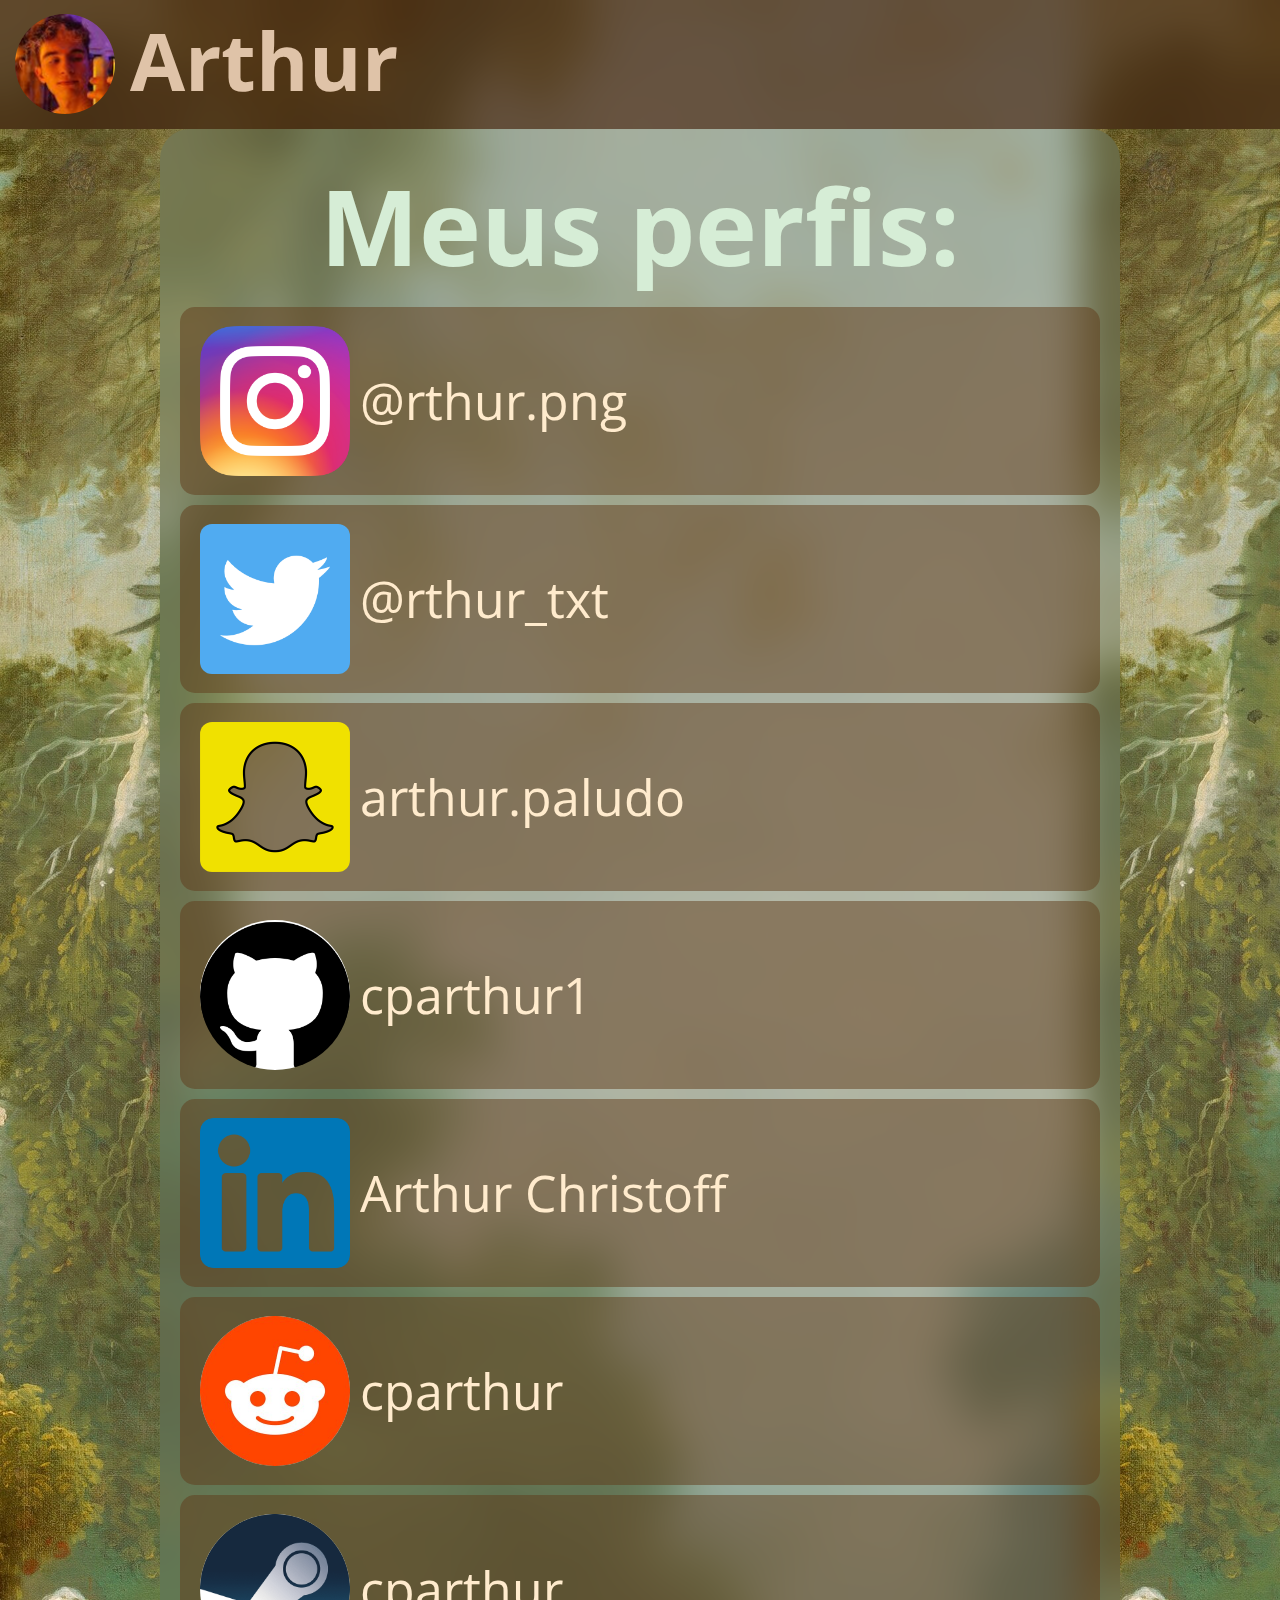
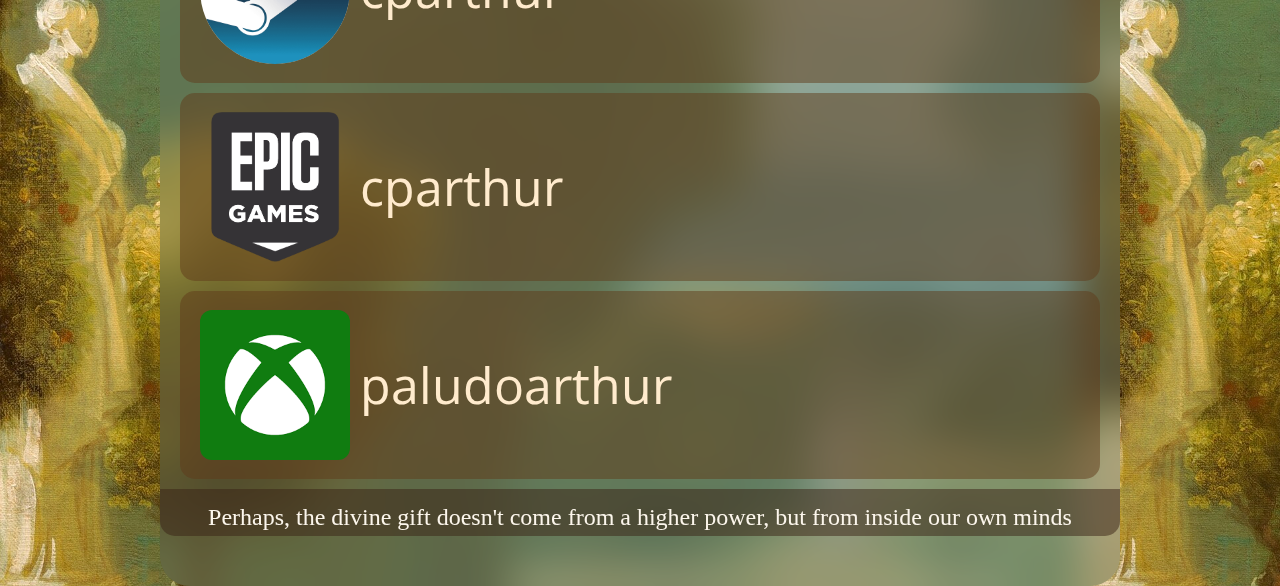
==== m_index.html @ c8898dc2 "fixed iphone bug" ====
<!DOCTYPE html>
<html lang="pt-br">
<head>
    <title>Hello world</title>
    <link rel="icon" type="image/x-icon" href="./icons/favicon.png">
    <meta charset="UTF-8">
    <link rel="stylesheet" href="m_style.css">
    <script src="m_script.js"></script>
</head>
<body class="body">
        <!-- Global site tag (gtag.js) - Google Analytics -->
<script async src="https://www.googletagmanager.com/gtag/js?id=G-PTRZ2T0CQC"></script>
<script>
  window.dataLayer = window.dataLayer || [];
  function gtag(){dataLayer.push(arguments);}
  gtag('js', new Date());

  gtag('config', 'G-PTRZ2T0CQC');
</script>
    <div class="header">
        <img class="icon" src="./icons/icon.png"/>
        <h1 style="margin-top: 5px; font-size: 80px; margin-bottom: 0; text-align: center;">Arthur</h1>
    </div>
<!--Content block-->
    <div class="block">
    <h2 style="text-align: center; margin-top: 25px; margin-bottom: 10px;">Meus perfis:</h2>
            <a class="contenttab2" href="https://www.instagram.com/rthur.png/">
            <img src="./icons/insta.png" alt="instagram logo" class="socialicon">
            <p>@rthur.png</p>
            </a>

            <a class="contenttab2" href="https://twitter.com/rthur_txt">
            <img src="./icons/twtr.png" alt="twitter logo" class="socialicon">
            <p>@rthur_txt</p>
            </a>

            <a class="contenttab2" href="https://www.snapchat.com/add/arthur.paludo?share_id=2W7H7EaAP1E&locale=en-CA">
            <img src="./icons/snap.jpg" alt="snapchat logo" class="socialicon">
            <p>arthur.paludo</p>
            </a>

            <a class="contenttab2" href="https://github.com/cparthur1/">
            <img src="./icons/git.png" alt="github logo" class="socialiconr">
            <p>cparthur1</p>
            </a>

            <a class="contenttab2" href="https://www.linkedin.com/in/arthur-christoff-0b3183213/">
            <img src="./icons/in.png" alt="linkedin logo" class="socialicon">
            <p>Arthur Christoff</p>
            </a>

            <a class="contenttab2" href="https://www.reddit.com/user/cparthur">
            <img src="./icons/reddit.jpg" alt="reddit logo" class="socialiconr">
            <p>cparthur</p>
            </a>

            <a class="contenttab2" href="https://steamcommunity.com/id/cparthur/">
            <img src="./icons/steam.png" alt="steam logo" class="socialiconr">
            <p>cparthur</p>
            </a>

        <div class="contenttab2">
            <img src="./icons/epic.png" alt="epic games logo" class="socialicon">
            <p>cparthur</p>
        </div>

        <div class="contenttab2">
            <img src="./icons/xbox.png" alt="xbox logo" class="socialicon">
            <p>paludoarthur</p>
        </div>
    <!--trying to make a text center inside a div :(-->
    <div style="border-top-left-radius: 0;
    border-bottom-left-radius: 15px;
    border-bottom-right-radius: 15px;
    background-color: rgba(57, 35, 21, 0.506);
    color: rgb(252, 246, 236);
    font-size: 24px;
    margin-bottom: 50px;
    backdrop-filter: blur;
    height: auto;
    text-align: center;
    font-family: 'Times New Roman', Times, serif;
    vertical-align: bottom;
    padding: 5px;">
    <p style="margin: 0; margin-top: 10px;">Perhaps, the divine gift doesn't come from a higher power, but from inside our own minds</p>
    </div>
</div>
</body>
</html>
---- m_style.css ----
@import url('https://fonts.googleapis.com/css2?family=Open+Sans&display=swap');
.body{
    border: 0; 
    margin: 0;
    background-color: rgb(15, 15, 15); 
    padding: 0;
    font-family: 'Open Sans', sans-serif;
    background-image: url("background_m.jpg")
}
.header{
    background-color: rgba(62, 32, 13, 0.698);
    backdrop-filter: blur(20px);
    width: 100%;
    height: auto;
    color: rgb(223, 195, 168);
    font-family: 'Open Sans', sans-serif;
    font-size: 20px;
    position: fixed;
    position: relative;
    z-index: 0;
    top: 0;
    display: flex;
}
.imgbg {
    width: 100%;
    position: absolute;
    top: 0;
}
.icon {
    height: 100px;
    left: 0;
    margin: 15px;
    margin-top: 14px;
}
.block {
    background-color: rgba(97, 118, 111, 0.336);
    backdrop-filter: blur(20px);
    border-radius: 30px;
    z-index: 0;
    top: 150px;
    left: 12.5%;
    justify-self: center;
    align-content: center;
    width: 75%;
    height: auto;
    margin: auto;
    color: rgb(214, 237, 214);
    font-size: 70px;
}
.contenttab2 {
    background-color: rgba(96, 59, 27, 0.499);
    margin-left: 20px;
    margin-right: 20px;
    padding: 10px;
    padding-left: 20px;
    color: blanchedalmond;
    display: flex;
    flex: 1;
    align-items: center;
    align-content: center;
    font-size: 50px;
    margin-bottom: 10px;
    border-radius: 15px;
    text-decoration: none;
}
.socialicon {
    height: 150px;
    width: 150px;
    margin: 0;
    margin-right: 10px;
    border-radius: 12px;
}
.socialiconr {
    height: 150px;
    width: 150px;
    margin: 0; 
    margin-right: 10px;
    border-radius: 100%;
}
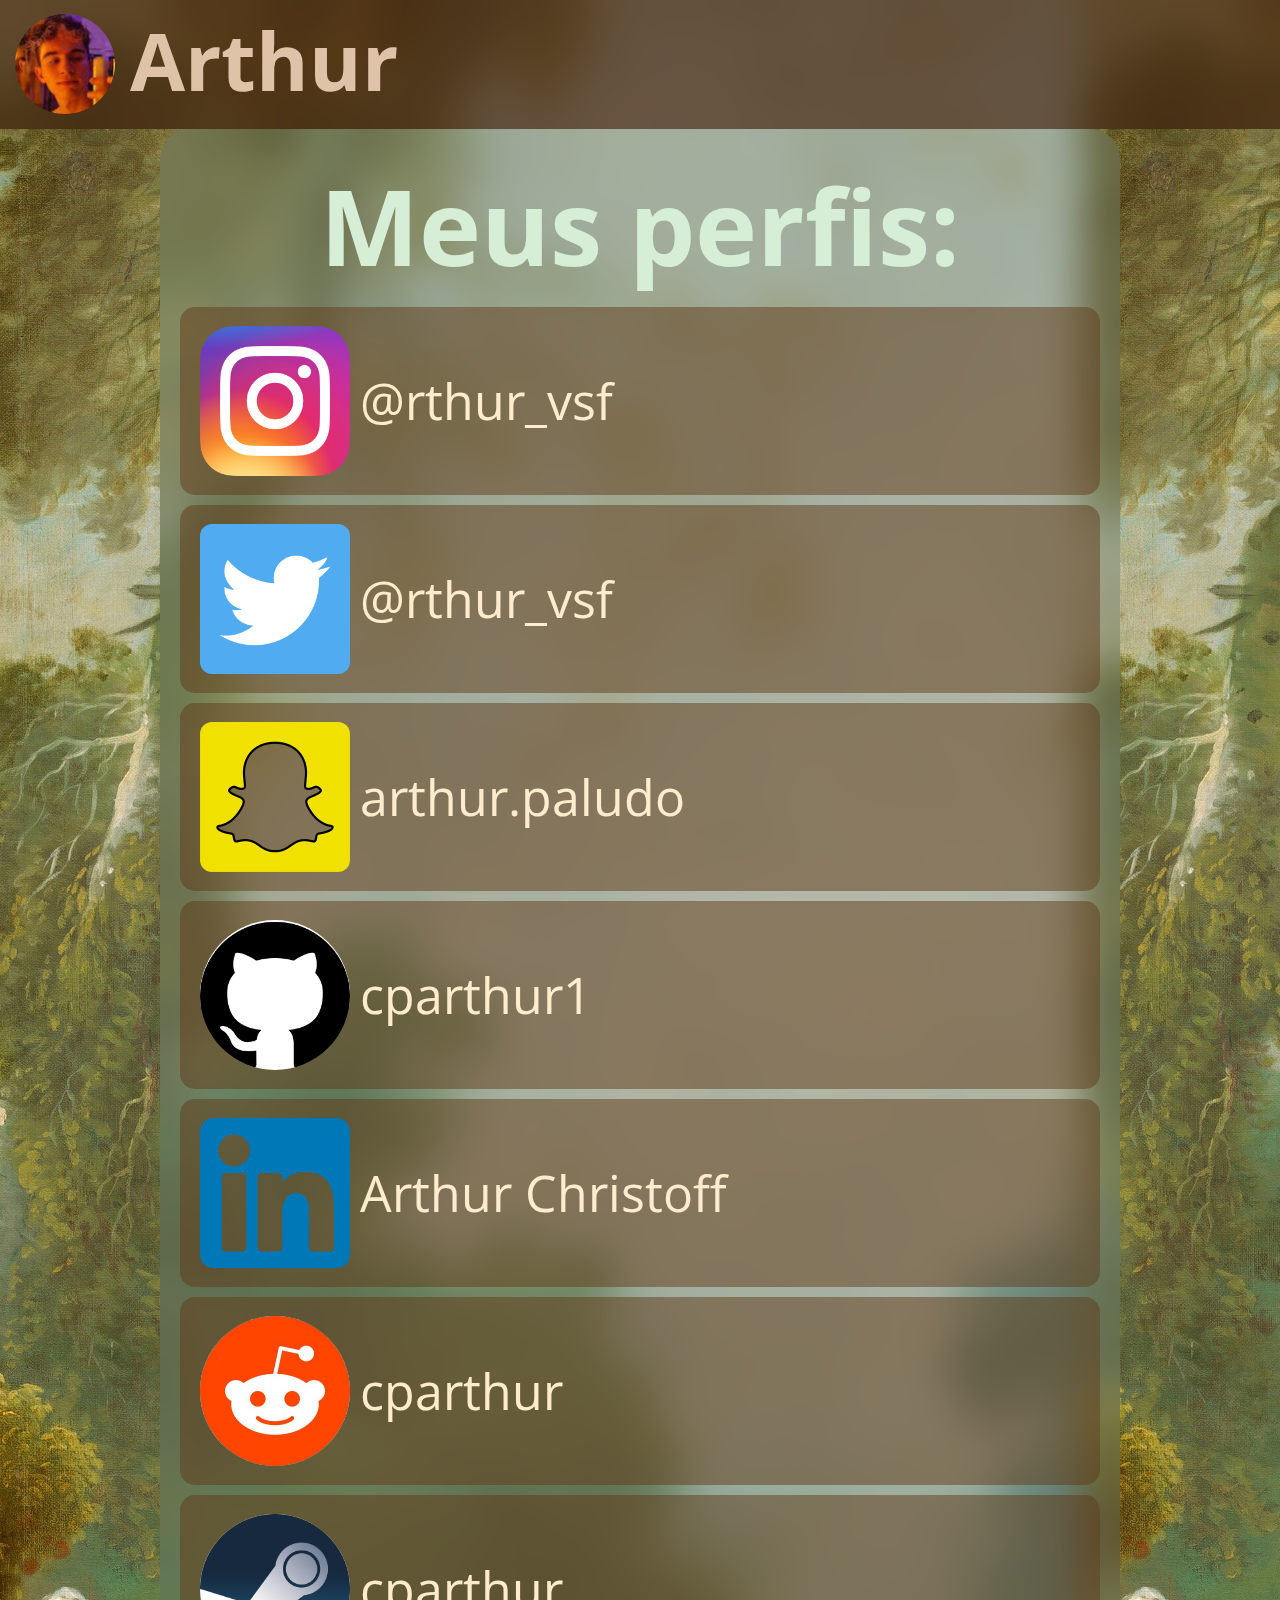
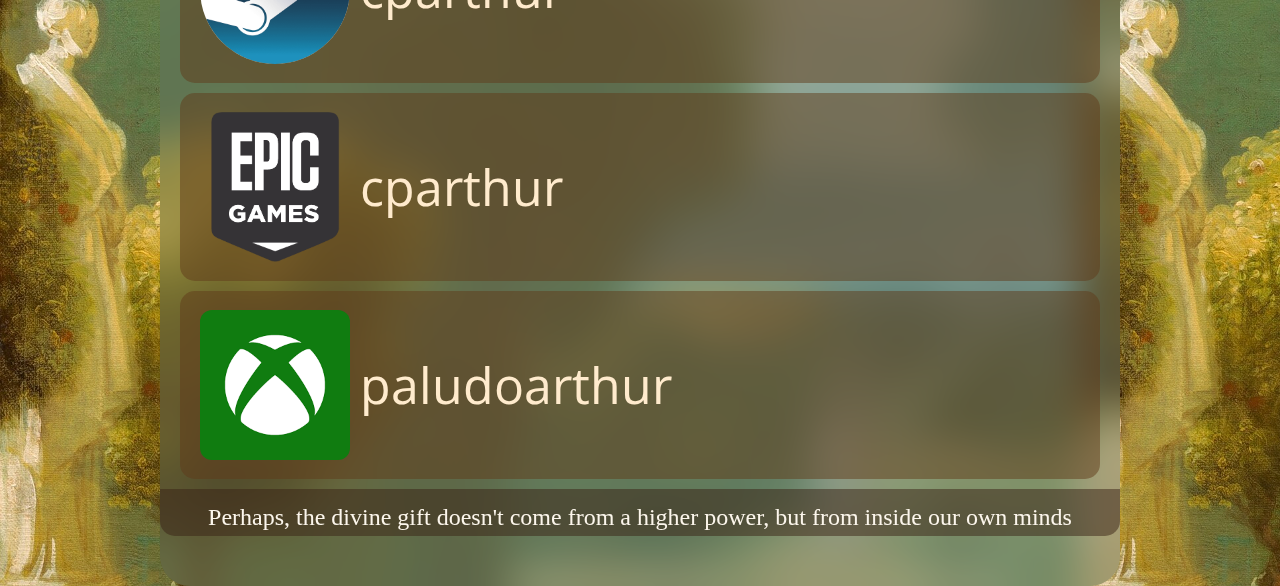
==== commit c94c12e0: "Update username" ====
--- a/m_index.html
+++ b/m_index.html
@@ -24,14 +24,14 @@
 <!--Content block-->
     <div class="block">
     <h2 style="text-align: center; margin-top: 25px; margin-bottom: 10px;">Meus perfis:</h2>
-            <a class="contenttab2" href="https://www.instagram.com/rthur.png/">
+            <a class="contenttab2" href="https://www.instagram.com/rthur_vsf/">
             <img src="./icons/insta.png" alt="instagram logo" class="socialicon">
-            <p>@rthur.png</p>
+            <p>@rthur_vsf</p>
             </a>
 
-            <a class="contenttab2" href="https://twitter.com/rthur_txt">
+            <a class="contenttab2" href="https://twitter.com/rthur_vsf">
             <img src="./icons/twtr.png" alt="twitter logo" class="socialicon">
-            <p>@rthur_txt</p>
+            <p>@rthur_vsf</p>
             </a>
 
             <a class="contenttab2" href="https://www.snapchat.com/add/arthur.paludo?share_id=2W7H7EaAP1E&locale=en-CA">
@@ -86,4 +86,4 @@
     </div>
 </div>
 </body>
-</html>+</html>
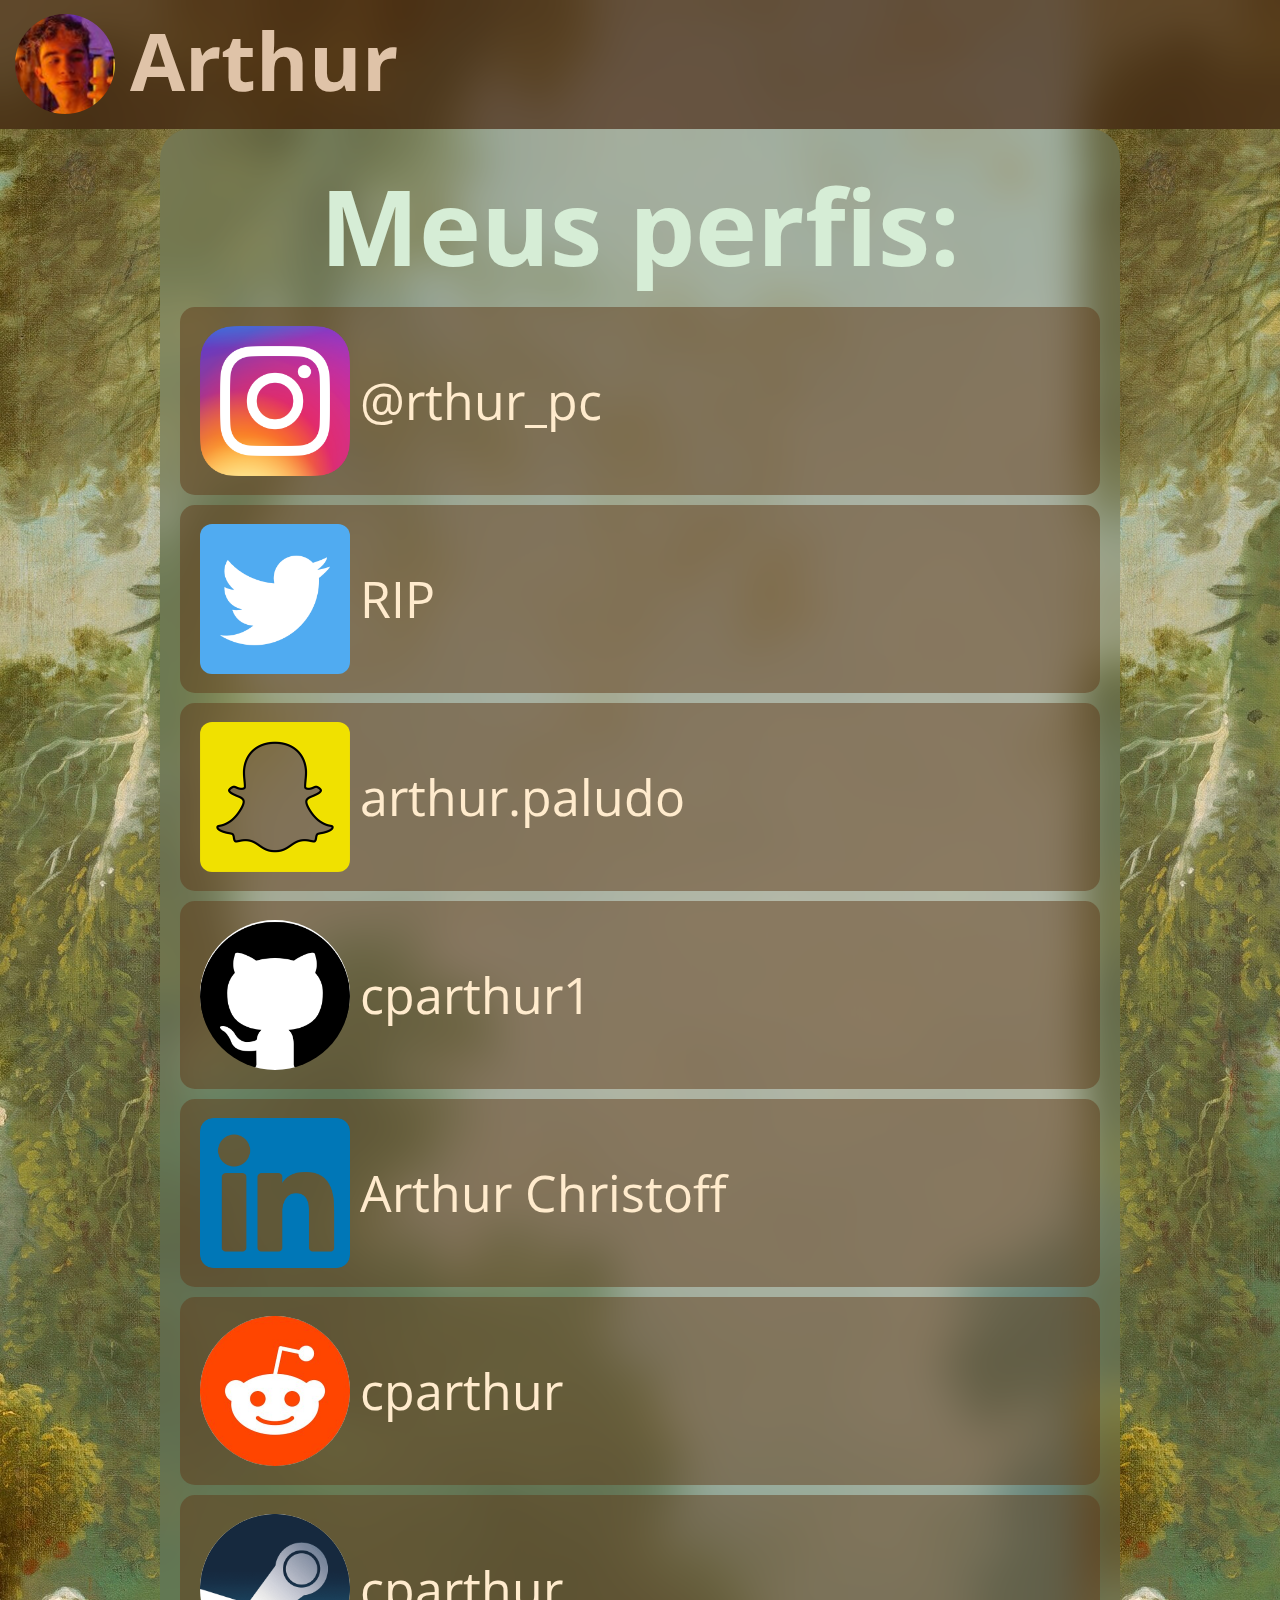
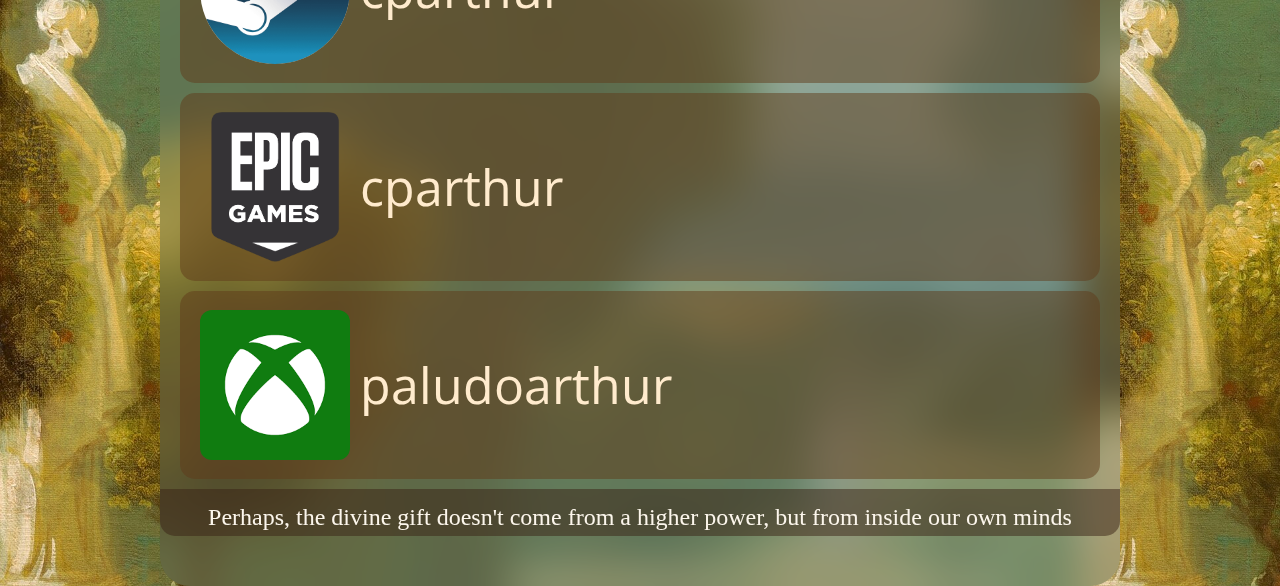
==== commit cbfc34f3: "Update m_index.html" ====
--- a/m_index.html
+++ b/m_index.html
@@ -26,12 +26,12 @@
     <h2 style="text-align: center; margin-top: 25px; margin-bottom: 10px;">Meus perfis:</h2>
             <a class="contenttab2" href="https://www.instagram.com/rthur_vsf/">
             <img src="./icons/insta.png" alt="instagram logo" class="socialicon">
-            <p>@rthur_vsf</p>
+            <p>@rthur_pc</p>
             </a>
 
             <a class="contenttab2" href="https://twitter.com/rthur_vsf">
             <img src="./icons/twtr.png" alt="twitter logo" class="socialicon">
-            <p>@rthur_vsf</p>
+            <p>RIP</p>
             </a>
 
             <a class="contenttab2" href="https://www.snapchat.com/add/arthur.paludo?share_id=2W7H7EaAP1E&locale=en-CA">
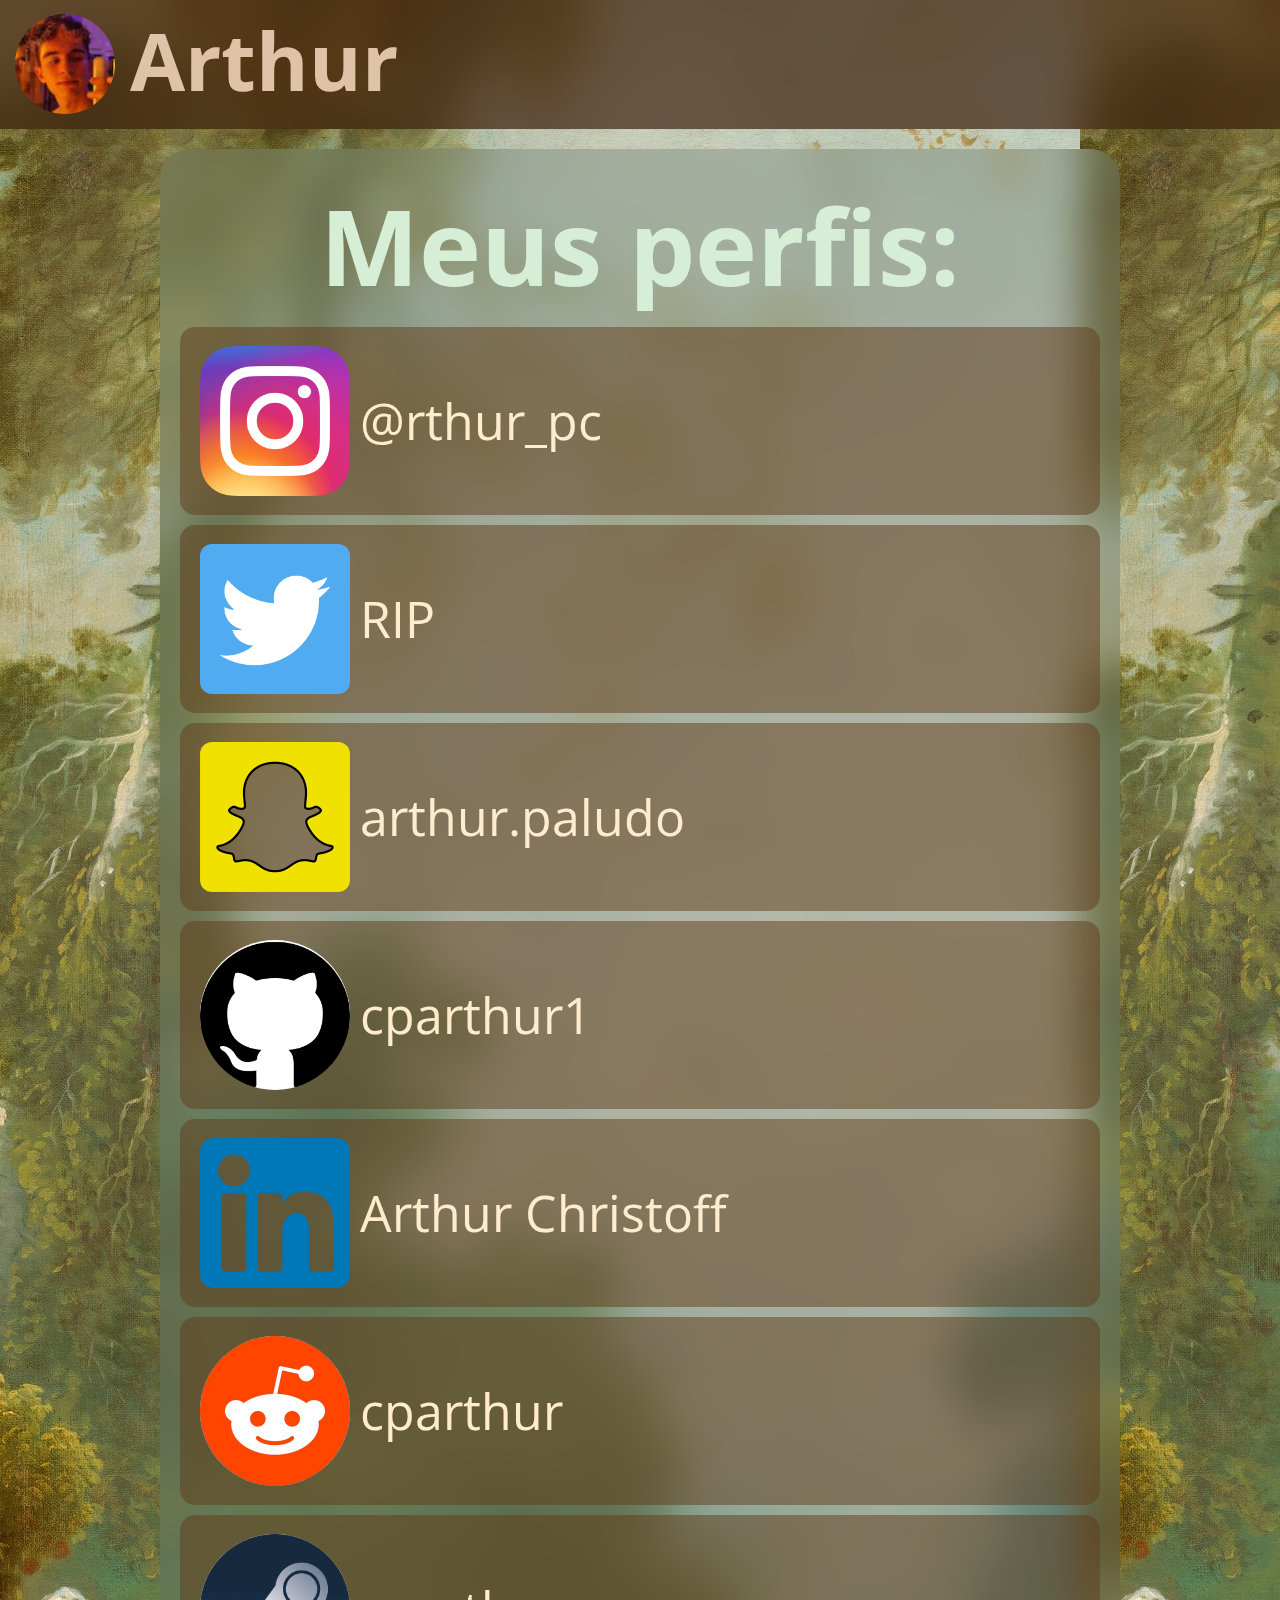
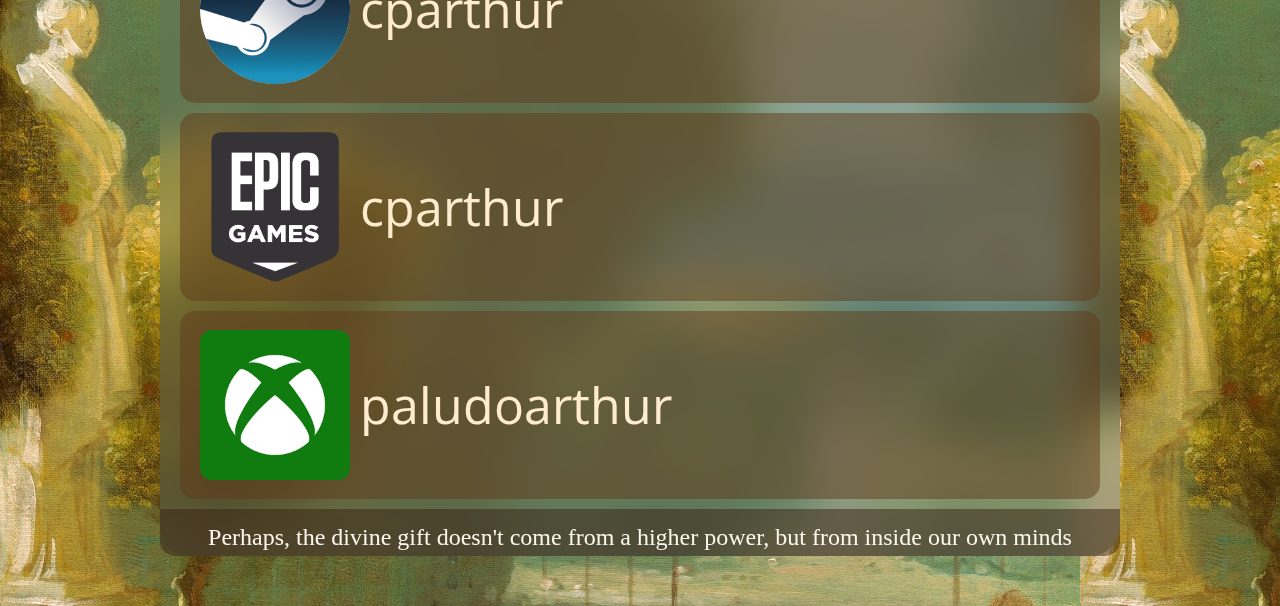
==== commit a28181e6: "Fixed bottom message" ====
--- a/m_index.html
+++ b/m_index.html
@@ -24,12 +24,12 @@
 <!--Content block-->
     <div class="block">
     <h2 style="text-align: center; margin-top: 25px; margin-bottom: 10px;">Meus perfis:</h2>
-            <a class="contenttab2" href="https://www.instagram.com/rthur_vsf/">
+            <a class="contenttab2" href="https://www.instagram.com/rthur_pc/">
             <img src="./icons/insta.png" alt="instagram logo" class="socialicon">
             <p>@rthur_pc</p>
             </a>
 
-            <a class="contenttab2" href="https://twitter.com/rthur_vsf">
+            <a class="contenttab2" href="https://twitter.com/herick_prolla">
             <img src="./icons/twtr.png" alt="twitter logo" class="socialicon">
             <p>RIP</p>
             </a>
@@ -75,7 +75,7 @@
     background-color: rgba(57, 35, 21, 0.506);
     color: rgb(252, 246, 236);
     font-size: 24px;
-    margin-bottom: 50px;
+    margin-bottom: 0px;
     backdrop-filter: blur;
     height: auto;
     text-align: center;
--- a/m_style.css
+++ b/m_style.css
@@ -44,6 +44,8 @@
     width: 75%;
     height: auto;
     margin: auto;
+    margin-top: 20px;
+    margin-bottom: 50px;
     color: rgb(214, 237, 214);
     font-size: 70px;
 }
@@ -76,4 +78,4 @@
     margin: 0; 
     margin-right: 10px;
     border-radius: 100%;
-}+}
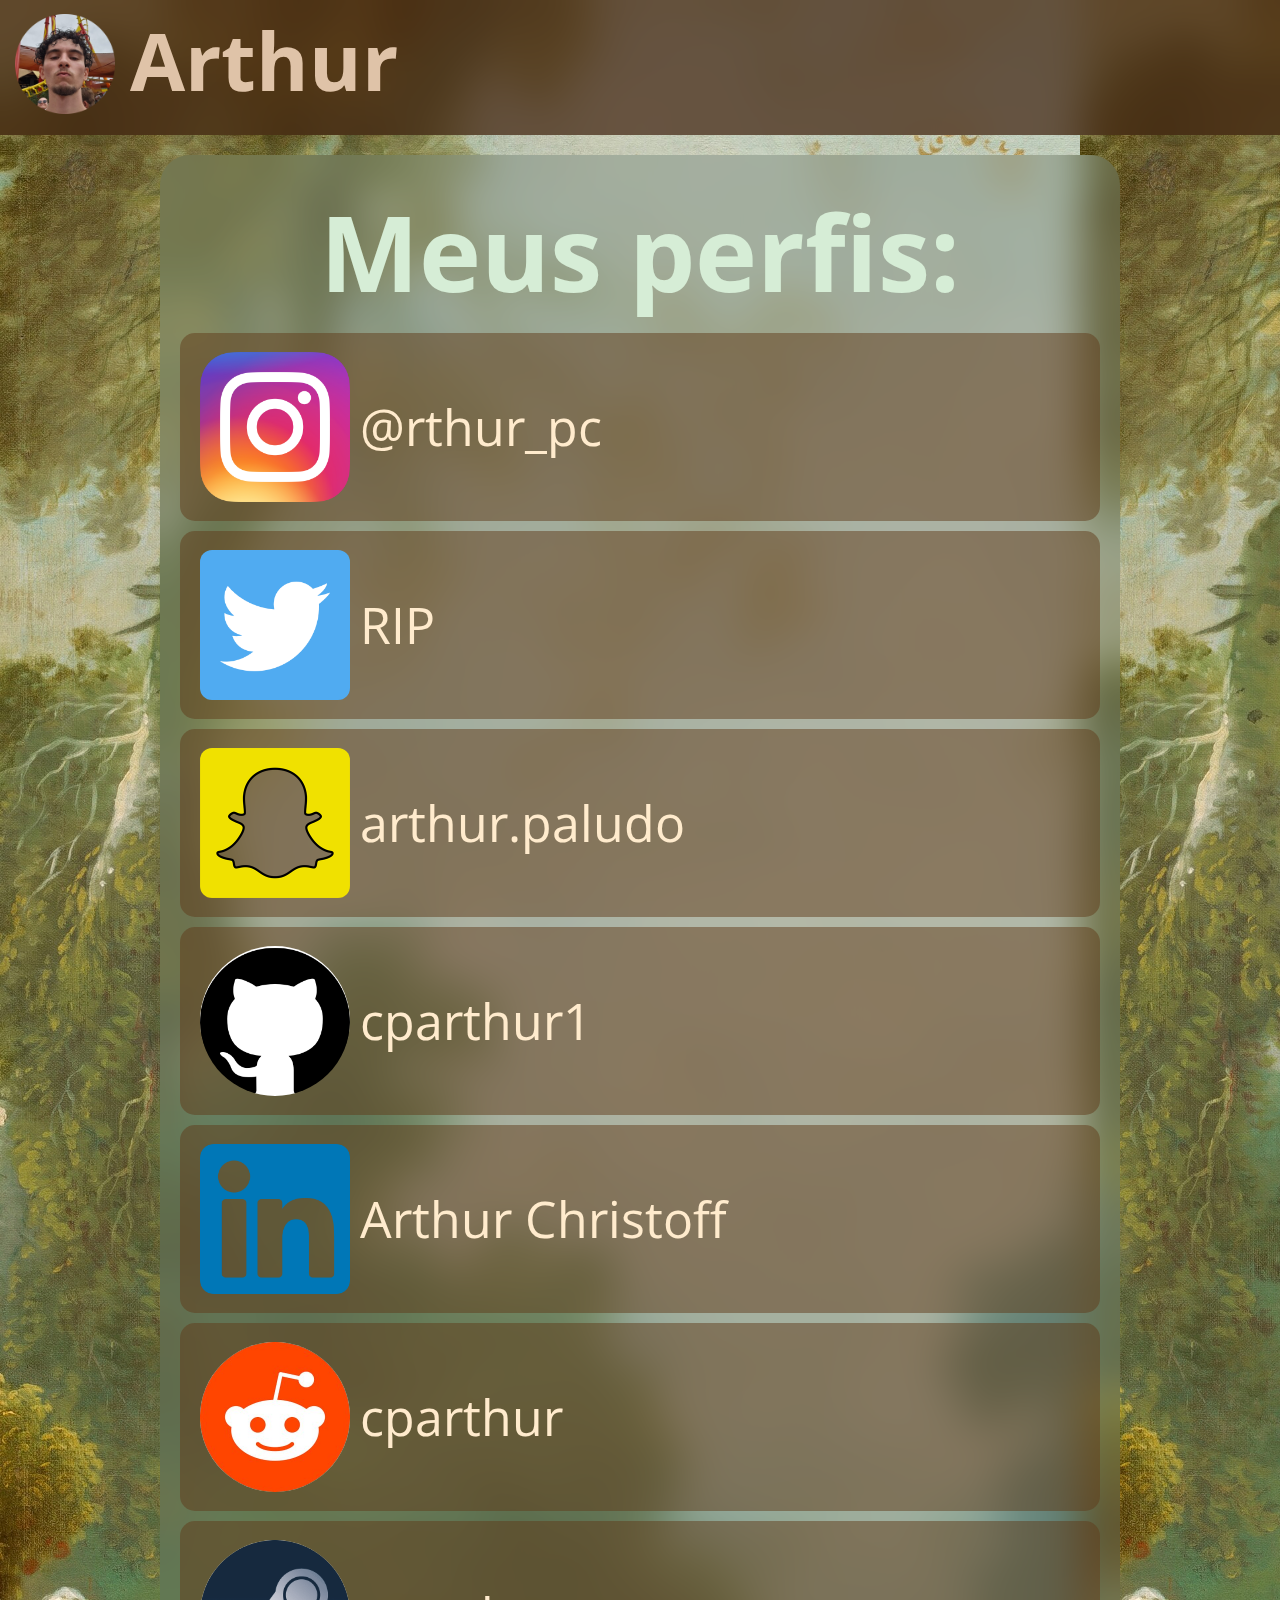
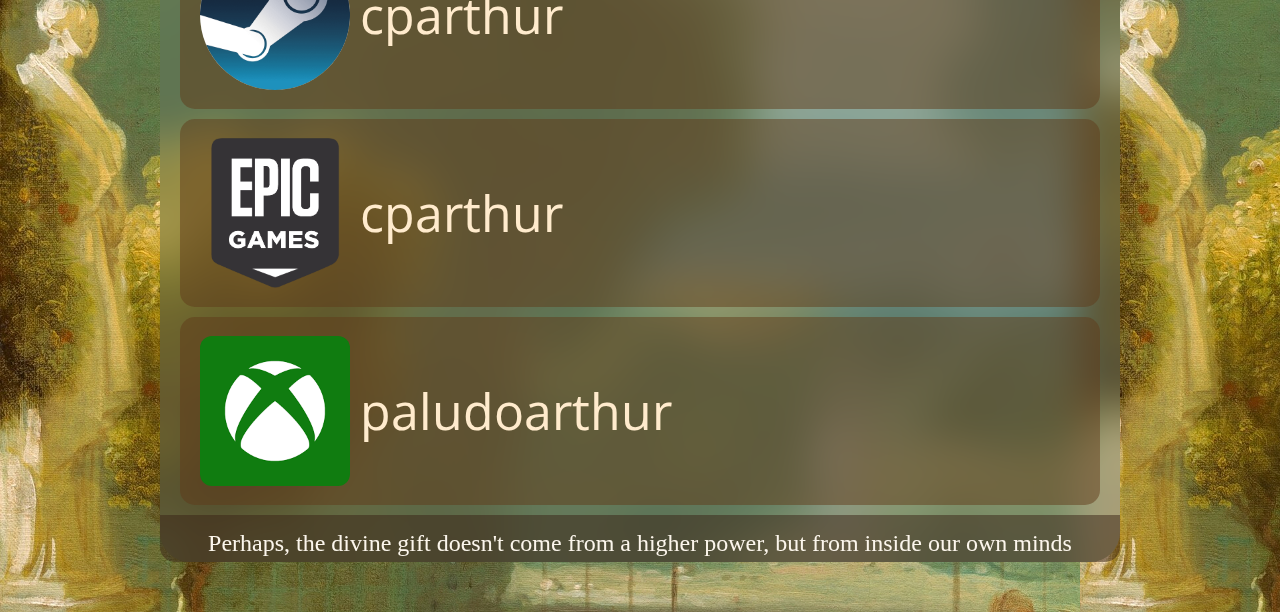
==== commit 59e60fd3: "Background music and backup" ====
--- a/m_index.html
+++ b/m_index.html
@@ -18,7 +18,9 @@
   gtag('config', 'G-PTRZ2T0CQC');
 </script>
     <div class="header">
+        <a href="./Backup.html">
         <img class="icon" src="./icons/icon.png"/>
+        </a>
         <h1 style="margin-top: 5px; font-size: 80px; margin-bottom: 0; text-align: center;">Arthur</h1>
     </div>
 <!--Content block-->
@@ -85,5 +87,8 @@
     <p style="margin: 0; margin-top: 10px;">Perhaps, the divine gift doesn't come from a higher power, but from inside our own minds</p>
     </div>
 </div>
+<audio autoplay>
+    <source src="./Passionfruit.mp3" type="audio/mp3">
+</audio>
 </body>
 </html>
